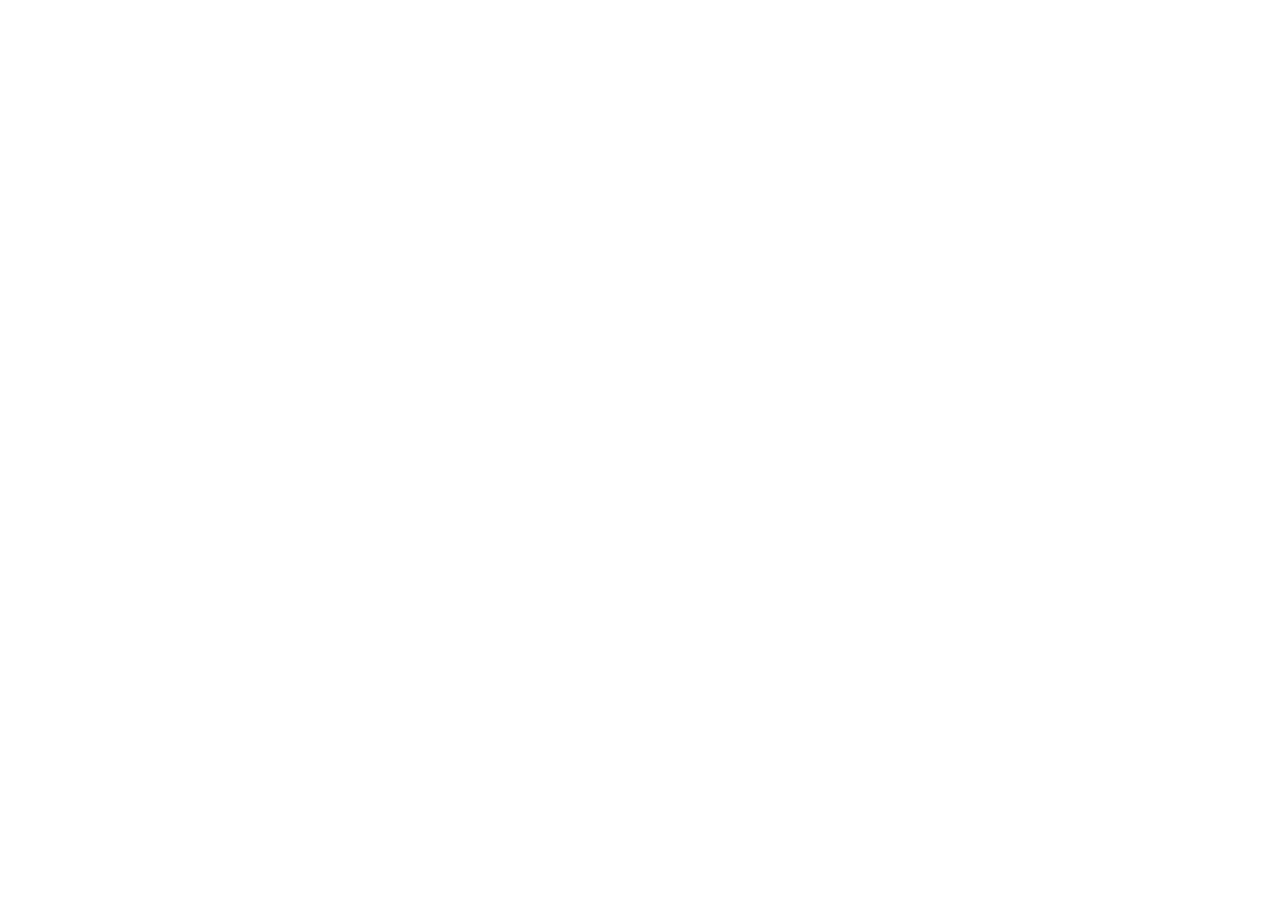
==== Src/Rem/index.html @ 72914bed "hello" ====
<!DOCTYPE html>
<html lang="en">
<head>
    <a href="styles.css">
    <meta charset="UTF-8">
    <meta name="viewport" content="width=device-width, initial-scale=1.0">
    <title>Remski💕</title>
</head>
<body>
    <div class="container">
        
    </div>
</body>
</html>
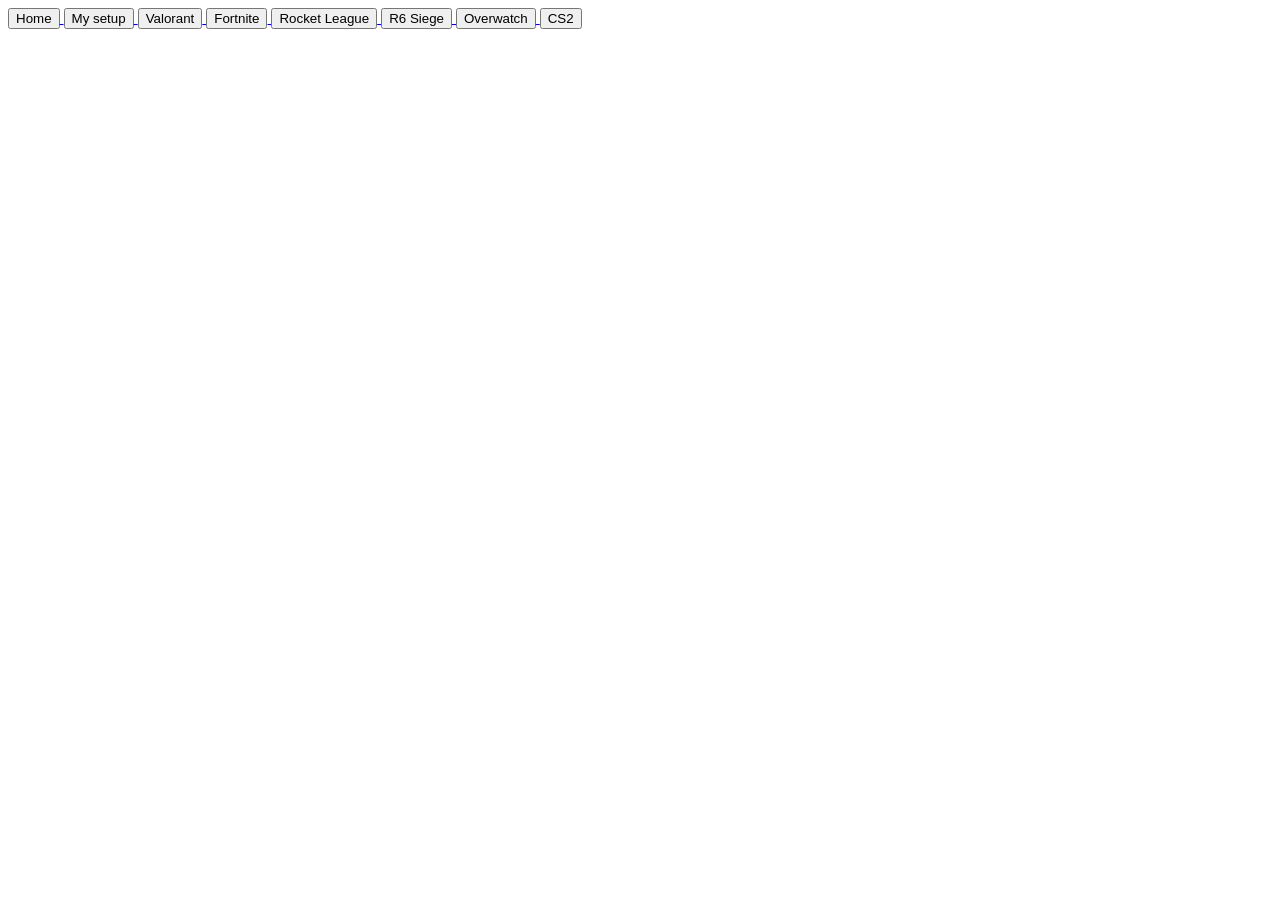
==== commit 21a655f8: "basic skeleton and header" ====
--- a/Src/Rem/index.html
+++ b/Src/Rem/index.html
@@ -2,12 +2,31 @@
 <html lang="en">
 <head>
     <a href="styles.css">
+    <a href="script.js">
     <meta charset="UTF-8">
     <meta name="viewport" content="width=device-width, initial-scale=1.0">
     <title>Remski💕</title>
 </head>
 <body>
     <div class="container">
+        <div class="tab">
+            <button class="tablinks" onclick="openTab (evt, 'HomePage')">Home</button>
+            <button class="tablinks" onclick="openTab (evt, 'Setup')">My setup</button>
+            <button class="tablinks" onclick="openTab (evt, 'Valorant')">Valorant</button>
+            <button class="tablinks" onclick="openTab (evt, 'Fortnite')">Fortnite</button>
+            <button class="tablinks" onclick="openTab (evt, 'RocketLeague')">Rocket League</button>
+            <button class="tablinks" onclick="openTab (evt, 'Siege')">R6 Siege</button>
+            <button class="tablinks" onclick="openTab (evt, 'Overwatch')">Overwatch</button>
+            <button class="tablinks" onclick="openTab (evt, 'CounterStrike')">CS2</button>
+        </div>
+        <div id="HomePage"></div>
+        <div id="Setup"></div>
+        <div id="Valorant"></div>
+        <div id="Fortnite"></div>
+        <div id="RocketLeague"></div>
+        <div id="Siege"></div>
+        <div id="Overwatch"></div>
+        <div id="CounterStrike"></div>
         
     </div>
 </body>
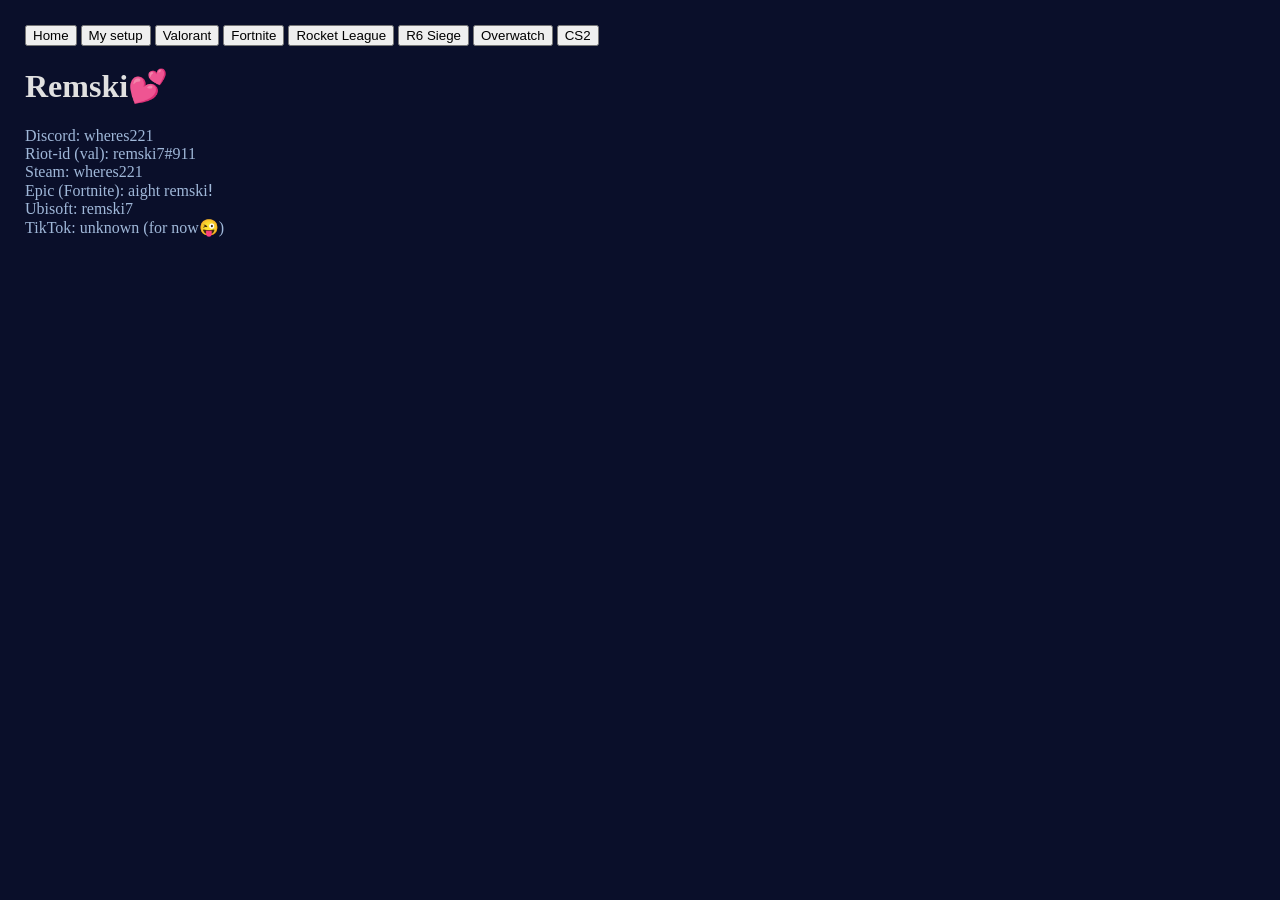
==== commit 0e03e29e: "gengeric styling" ====
--- a/Src/Rem/index.html
+++ b/Src/Rem/index.html
@@ -1,11 +1,12 @@
 <!DOCTYPE html>
 <html lang="en">
 <head>
-    <a href="styles.css">
-    <a href="script.js">
-    <meta charset="UTF-8">
-    <meta name="viewport" content="width=device-width, initial-scale=1.0">
-    <title>Remski💕</title>
+    <link href="https://fonts.googleapis.com/css2?family=Orbitron:wght@400;600&display=swap" rel="stylesheet">
+  <meta charset="UTF-8">
+  <meta name="viewport" content="width=device-width, initial-scale=1.0">
+  <title>Remski💕</title>
+  <link rel="stylesheet" href="styles.css">
+  <script defer src="script.js"></script>
 </head>
 <body>
     <div class="container">
@@ -19,13 +20,29 @@
             <button class="tablinks" onclick="openTab (evt, 'Overwatch')">Overwatch</button>
             <button class="tablinks" onclick="openTab (evt, 'CounterStrike')">CS2</button>
         </div>
-        <div id="HomePage"></div>
-        <div id="Setup"></div>
+        <div id="HomePage" class="tabcontent">
+            <h1>Remski💕</h1>
+            <p>Discord: wheres221 <br>
+                Riot-id (val): remski7#911 <br>
+                Steam: wheres221 <br>
+                Epic (Fortnite): aight remskiǃ <br>
+                Ubisoft: remski7 <br>
+                TikTok: unknown (for now😜)
+            </p>
+        </div>
+
+        <div id="Setup"><h1></h1></div>
+
         <div id="Valorant"></div>
+
         <div id="Fortnite"></div>
+
         <div id="RocketLeague"></div>
+
         <div id="Siege"></div>
+
         <div id="Overwatch"></div>
+
         <div id="CounterStrike"></div>
         
     </div>
--- a/Src/Rem/styles.css
+++ b/Src/Rem/styles.css
@@ -0,0 +1,11 @@
+body{
+    font-family: 'Georgia', serif;
+    color: #e0e0e0; /* hovedtekst */
+    background-color: #0a0f2a;
+    margin: 0%;
+    padding: 25px;
+}
+
+p, span, li{
+    color: #a0b8d9;
+}
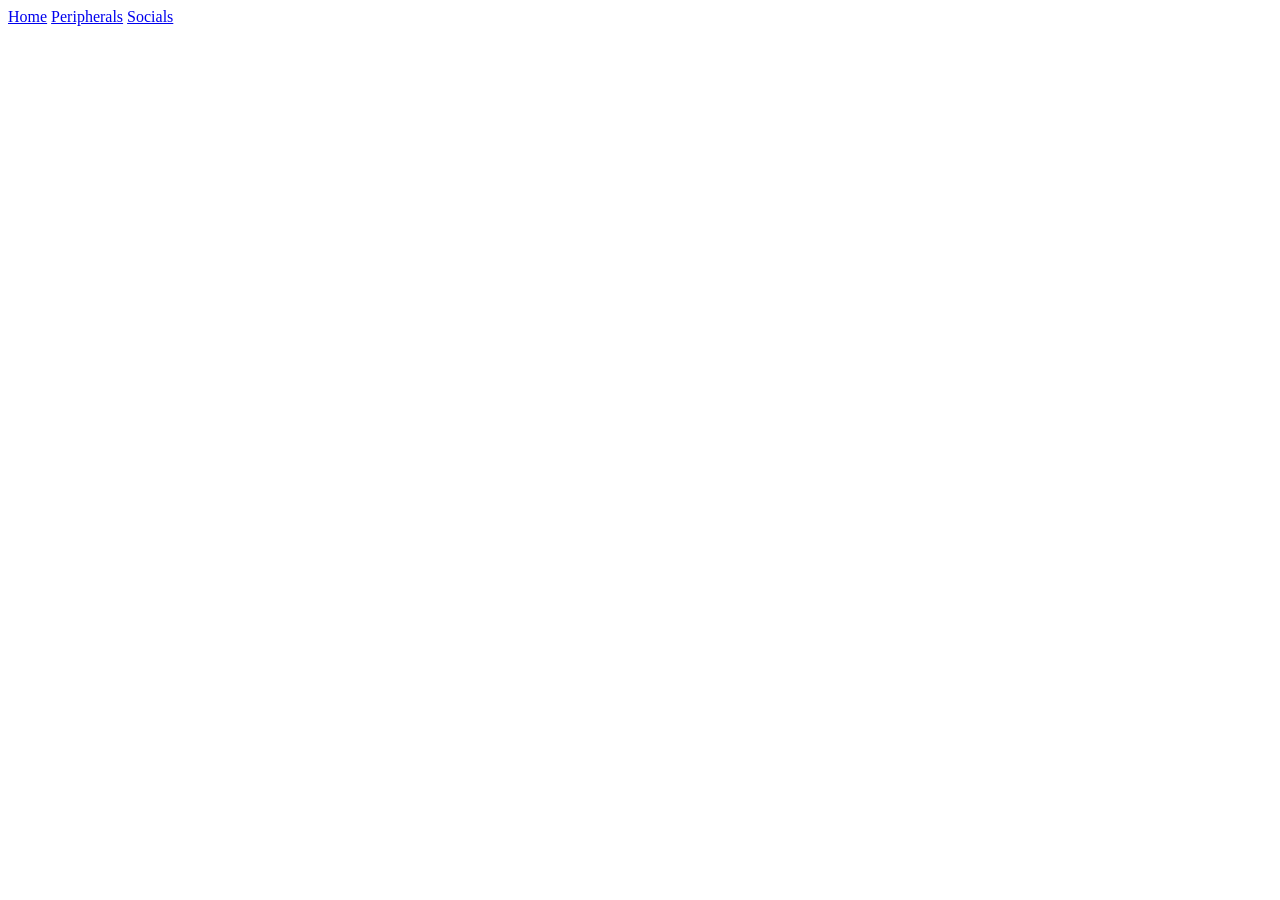
==== commit dcd627fc: "new start" ====
--- a/Src/Rem/index.html
+++ b/Src/Rem/index.html
@@ -1,50 +1,30 @@
 <!DOCTYPE html>
 <html lang="en">
 <head>
-    <link href="https://fonts.googleapis.com/css2?family=Orbitron:wght@400;600&display=swap" rel="stylesheet">
-  <meta charset="UTF-8">
-  <meta name="viewport" content="width=device-width, initial-scale=1.0">
-  <title>Remski💕</title>
-  <link rel="stylesheet" href="styles.css">
-  <script defer src="script.js"></script>
+    <meta charset="UTF-8">
+    <meta name="viewport" content="width=device-width, initial-scale=1.0">
+    <title>Home Page</title>
 </head>
 <body>
-    <div class="container">
-        <div class="tab">
-            <button class="tablinks" onclick="openTab (evt, 'HomePage')">Home</button>
-            <button class="tablinks" onclick="openTab (evt, 'Setup')">My setup</button>
-            <button class="tablinks" onclick="openTab (evt, 'Valorant')">Valorant</button>
-            <button class="tablinks" onclick="openTab (evt, 'Fortnite')">Fortnite</button>
-            <button class="tablinks" onclick="openTab (evt, 'RocketLeague')">Rocket League</button>
-            <button class="tablinks" onclick="openTab (evt, 'Siege')">R6 Siege</button>
-            <button class="tablinks" onclick="openTab (evt, 'Overwatch')">Overwatch</button>
-            <button class="tablinks" onclick="openTab (evt, 'CounterStrike')">CS2</button>
-        </div>
-        <div id="HomePage" class="tabcontent">
-            <h1>Remski💕</h1>
-            <p>Discord: wheres221 <br>
-                Riot-id (val): remski7#911 <br>
-                Steam: wheres221 <br>
-                Epic (Fortnite): aight remskiǃ <br>
-                Ubisoft: remski7 <br>
-                TikTok: unknown (for now😜)
-            </p>
-        </div>
+    
+    <nav>
+        <!-- nav -->
+        <a href="#hero">Home</a>
+        <a href="#peripherals">Peripherals</a>
+        <a href="#socials">Socials</a>
+    </nav>
 
-        <div id="Setup"><h1></h1></div>
+    <section id="hero">
+            <!-- navn, glitch-tekst -->
+    </section> 
 
-        <div id="Valorant"></div>
+    <section id="peripherals">
+        <!-- mus osv.-->
+    </section>
 
-        <div id="Fortnite"></div>
-
-        <div id="RocketLeague"></div>
-
-        <div id="Siege"></div>
-
-        <div id="Overwatch"></div>
-
-        <div id="CounterStrike"></div>
-        
-    </div>
+    <section id="socials">
+        <!-- socials -->
+    </section>
+    
 </body>
 </html>
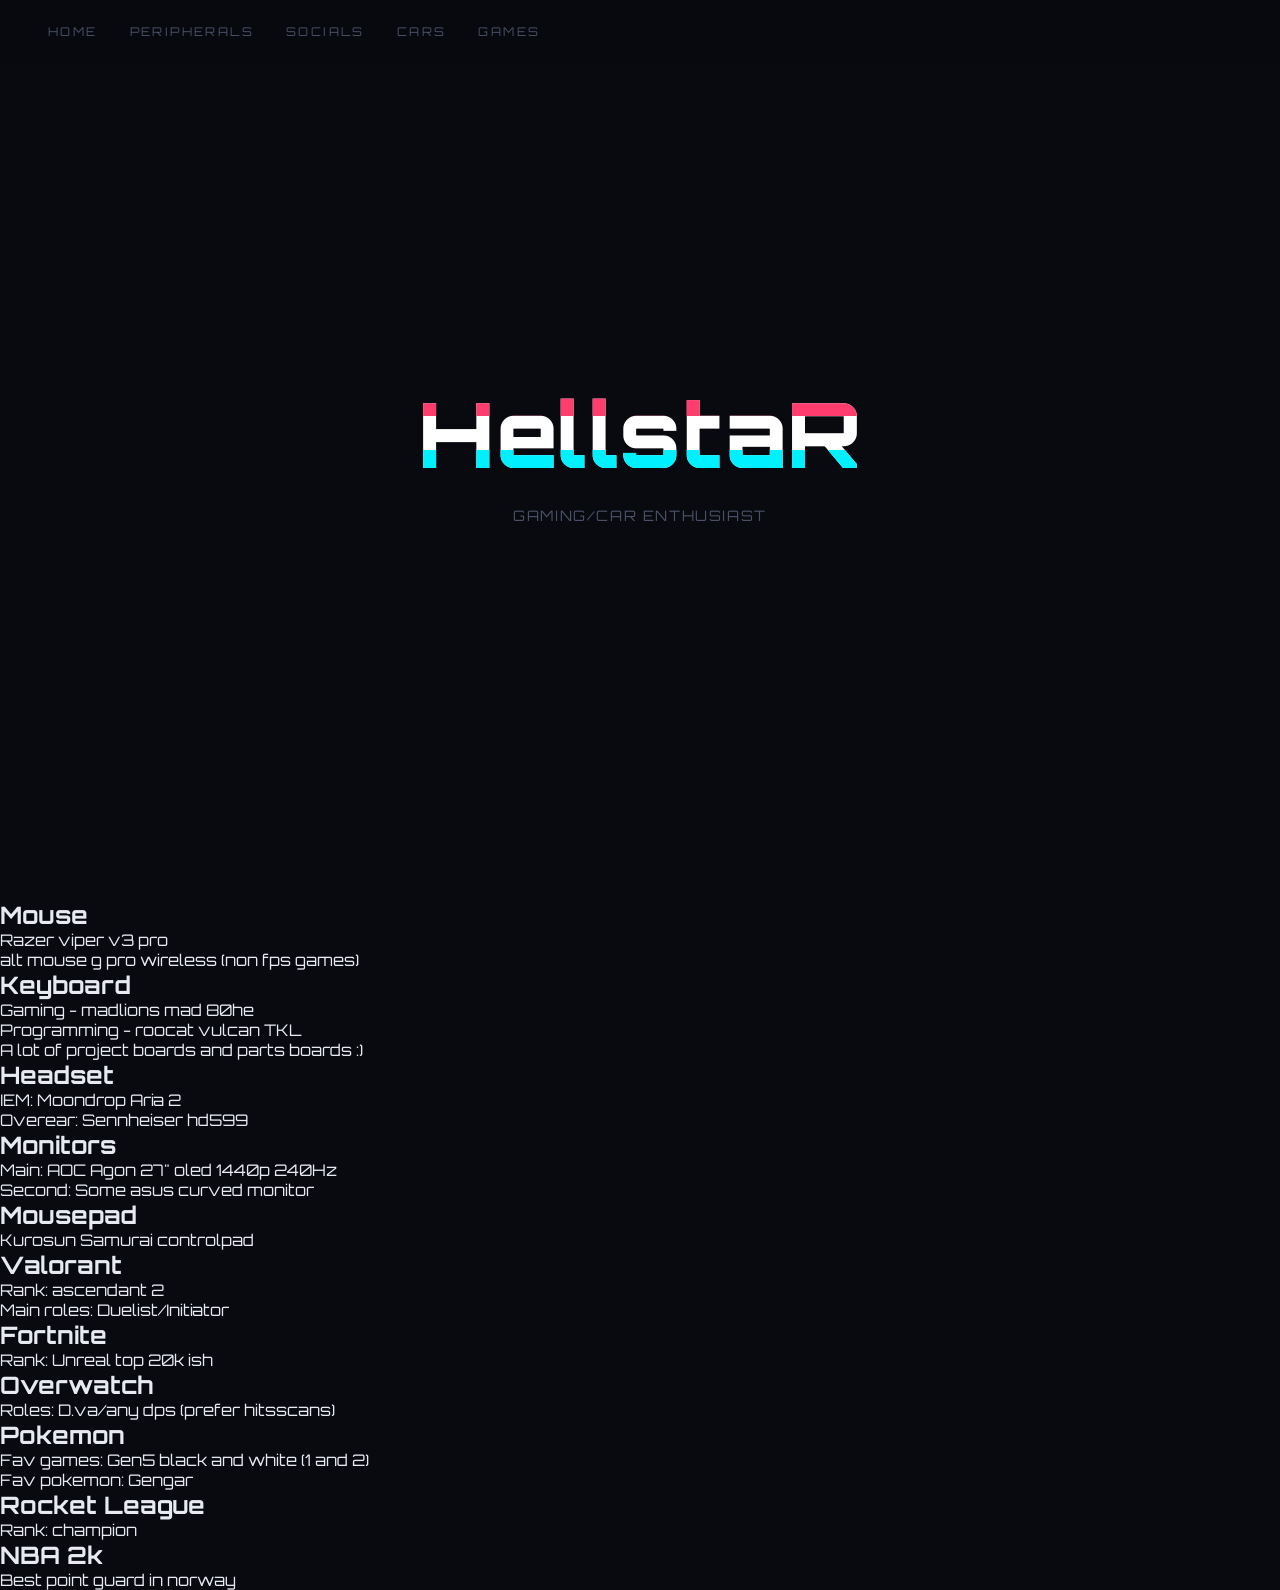
==== commit c04759a3: "styling chnanges" ====
--- a/Src/Rem/index.html
+++ b/Src/Rem/index.html
@@ -3,7 +3,9 @@
 <head>
     <meta charset="UTF-8">
     <meta name="viewport" content="width=device-width, initial-scale=1.0">
-    <title>Home Page</title>
+    <title>HellstaRs only</title>
+    <link href="https://fonts.googleapis.com/css2?family=Orbitron:wght@400;600;800&display=swap" rel="stylesheet">
+    <link rel="stylesheet" href="styles.css">    
 </head>
 <body>
     
@@ -12,19 +14,108 @@
         <a href="#hero">Home</a>
         <a href="#peripherals">Peripherals</a>
         <a href="#socials">Socials</a>
+        <a href="#cars">Cars</a>
+        <a href="#games">Games</a>
     </nav>
 
     <section id="hero">
-            <!-- navn, glitch-tekst -->
+             <h1 class="glitch" data-text="HellstaR">HellstaR</h1>
+             <p class="tagline">Gaming/car Enthusiast</p>
     </section> 
 
     <section id="peripherals">
-        <!-- mus osv.-->
+        <div class="grid">
+            <div class="card">
+                <h2>Mouse</h2>
+                <p>Razer viper v3 pro</p>
+                <p> alt mouse g pro wireless (non fps games)</p>
+
+            </div>
+            <div class="card">
+                <h2>Keyboard</h2>
+                <p>Gaming - madlions mad 80he</p>
+                <p>Programming - roocat vulcan TKL</p>
+                <P>A lot of project boards and parts boards :)</P>
+
+            </div>
+
+            <div class="card">
+                <h2>Headset</h2>
+                <p>IEM: Moondrop Aria 2</p>
+                <p>Overear: Sennheiser hd599</p>
+
+            </div>
+
+            <div class="card">
+                <h2>Monitors</h2>
+                <p>Main: AOC Agon 27" oled 1440p 240Hz</p>
+                <p>Second: Some asus curved monitor</p>
+
+            </div>
+
+            <div class="card">
+                <h2>Mousepad</h2>
+                <p>Kurosun Samurai controlpad</p>
+
+            </div>
+        
+        </div>
+
+    </section>
+
+    <section id="cars">
+        <!-- socials -->
     </section>
 
     <section id="socials">
         <!-- socials -->
     </section>
+
+    <section id="games">
+
+        <div class="grid">
+
+            <div class="card">
+                <h2>Valorant</h2>
+                <p>Rank: ascendant 2</p>
+                <p>Main roles: Duelist/Initiator</p>
+
+            </div>
+
+            <div class="card">
+                <h2>Fortnite</h2>
+                <p>Rank: Unreal top 20k ish</p>
+
+            </div>
+
+            <div class="card">
+                <h2>Overwatch</h2>
+                <p>Roles: D.va/any dps (prefer hitsscans)</p>
+
+            </div>
+
+            <div class="card">
+                <h2>Pokemon</h2>
+                <p>Fav games: Gen5 black and white (1 and 2)</p>
+                <p>Fav pokemon: Gengar</p>
+
+            </div>
+
+            <div class="card">
+                <h2>Rocket League</h2>
+                <p>Rank: champion</p>
+
+            </div>
+
+            <div class="card">
+                <h2>NBA 2k</h2>
+                <p>Best point guard in norway</p>
+
+            </div>
+
+        </div>
+        
+    </section>
     
 </body>
 </html>
--- a/Src/Rem/styles.css
+++ b/Src/Rem/styles.css
@@ -0,0 +1,112 @@
+* {
+    margin: 0;
+    padding: 0;
+    box-sizing: border-box;
+}
+
+:root{
+    --bg: #080a0f;
+    --neon-cyan: #00f0ff;
+    --neon-pink: #ff3c6e;
+    --text: #e8eaf2;
+    --muted: #4a5068;
+}
+
+
+body{
+    background-color:  var(--bg);
+    color: var(--text);
+    font-family: 'Orbitron', sans-serif;
+}
+
+nav{
+    position: fixed;
+    top: 0;
+    width: 100%;
+    display: flex;
+    gap: 2rem;
+    padding: 1.5rem 3rem;
+    background-color: rgba(8, 10, 15, 0.85);
+    backdrop-filter: blur(10px);
+    z-index: 100;
+}
+
+nav a{
+    color: var(--muted);
+    text-decoration: none;
+    font-size: 0.75rem;
+    letter-spacing: 0.15rem;
+    text-transform: uppercase;
+    transition: color 0.2s ease;
+}
+
+nav a:hover{
+    color: var(--neon-cyan);
+}
+
+#hero{
+    height: 100vh;
+    display: flex;
+    flex-direction: column;
+    align-items: center;
+    justify-content: center;
+    text-align: center;
+    gap: 1rem;
+}
+
+#hero h1{
+    font-size: clamp(3rem, 10vh, 8rem);
+    font-weight: 800;
+    color: #fff;
+    letter-spacing: 0.05rem;
+}
+
+
+#hero .tagline{
+    font-size: 0.9rem;
+    color: var(--muted);
+    letter-spacing: 0.1rem;
+    text-transform: uppercase;
+}
+
+
+.glitch{
+    position: relative;
+}
+.glitch::before,
+.glitch::after{
+    content: attr(data-text);
+    position: absolute;
+    top: 0;
+    left: 0;
+    width: 100%;
+    height: 100%;
+
+}
+
+.glitch::before{
+    color: var(--neon-pink);
+    animation: glitch-top 4s infinite;
+    clip-path: polygon(0 0, 100% 0, 100% 35%, 0 35%);
+}
+
+.glitch::after{
+    color: var(--neon-cyan);
+    animation: glitch-bot 4s infinite 0.3s;
+    clip-path: polygon(0 65%, 100% 65%, 100% 100%, 0 100%);
+
+}
+
+@keyframes glitch-top{
+    0%, 90%, 100% {transform: translate(0); opacity: 0;}
+    92% {transform: translate(-4px, -2px); opacity: 1;}
+    94% {transform: translate(4px, 0px); opacity: 1;}
+    96% {transform: translate(0); opacity: 0;}
+}
+
+@keyframes glitch-bot{
+    0%, 98%, 100% {transform: translate(0); opacity: 0;}
+    90% {transform: translate(4px, 2px); opacity: 1;}
+    93% {transform: translate(-3px, 0px); opacity: 1;}
+    95% {transform: translate(0px, 0px); opacity: 0;}
+}
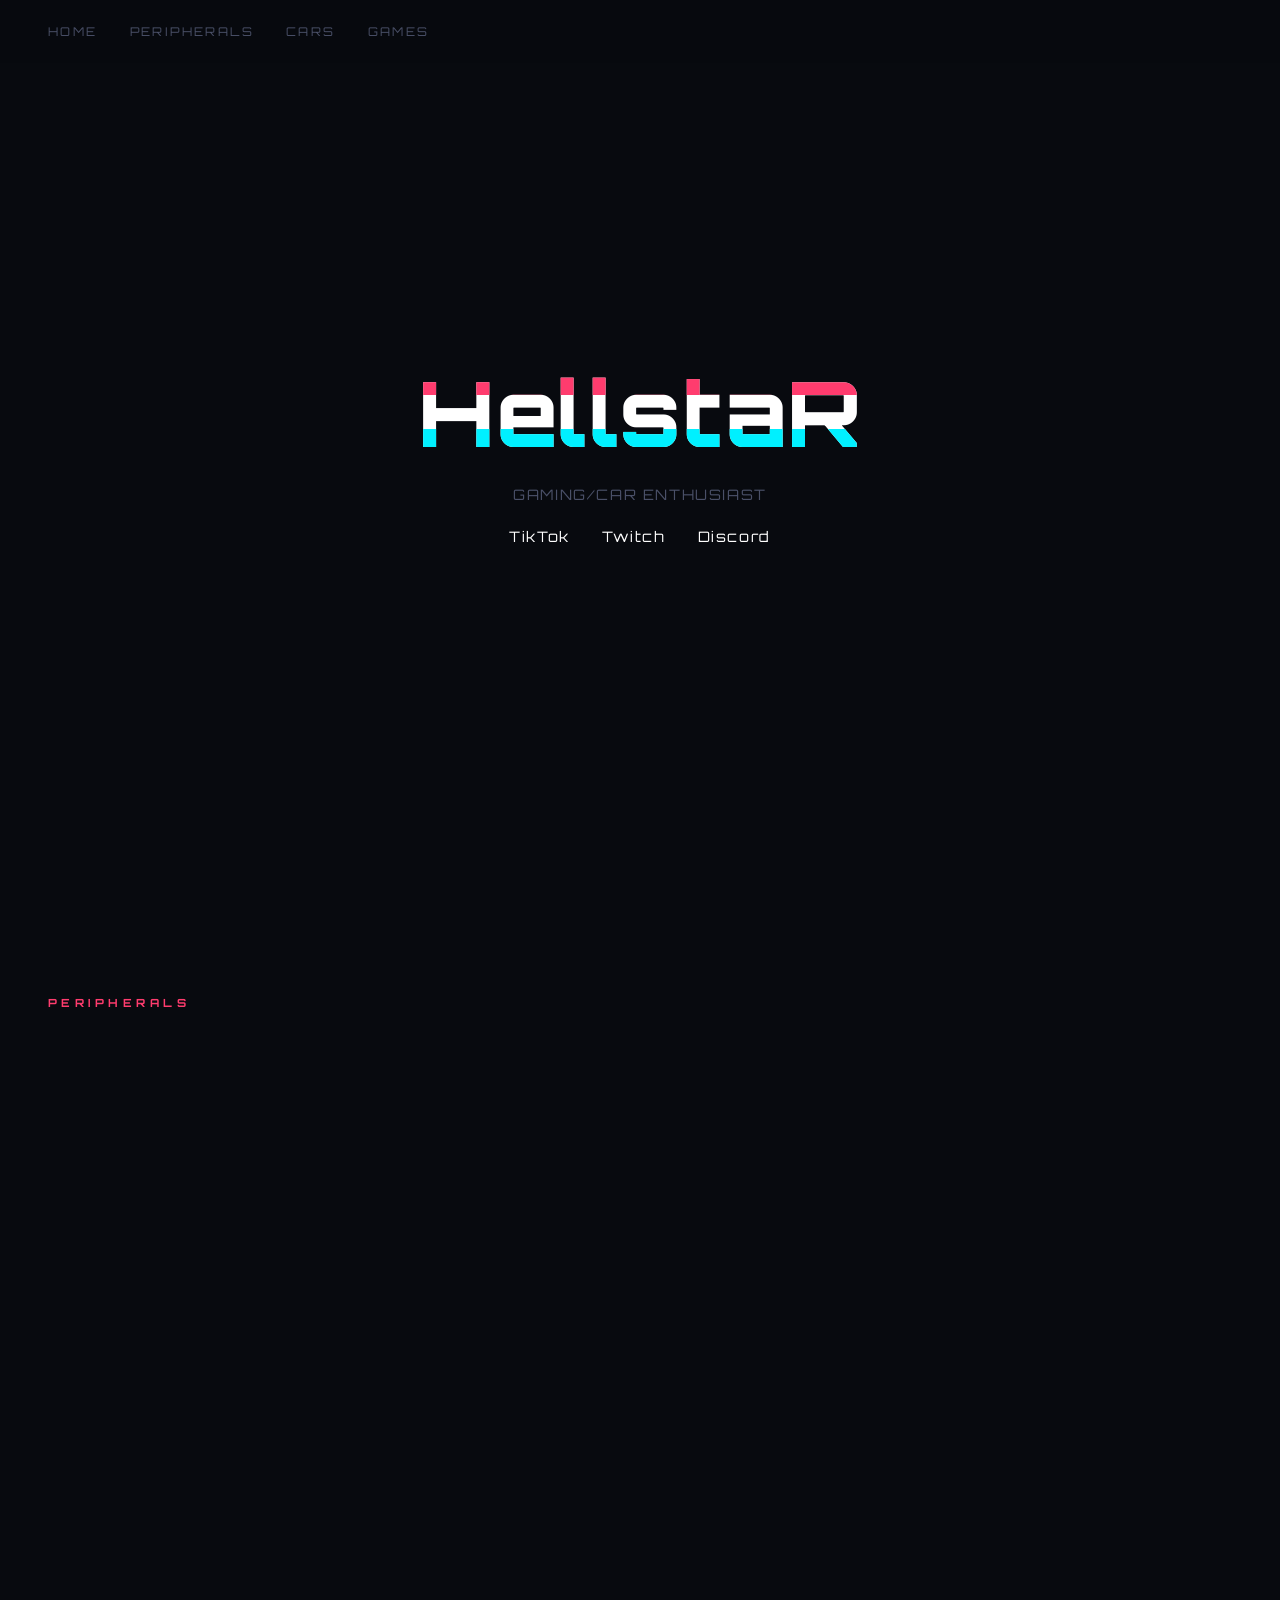
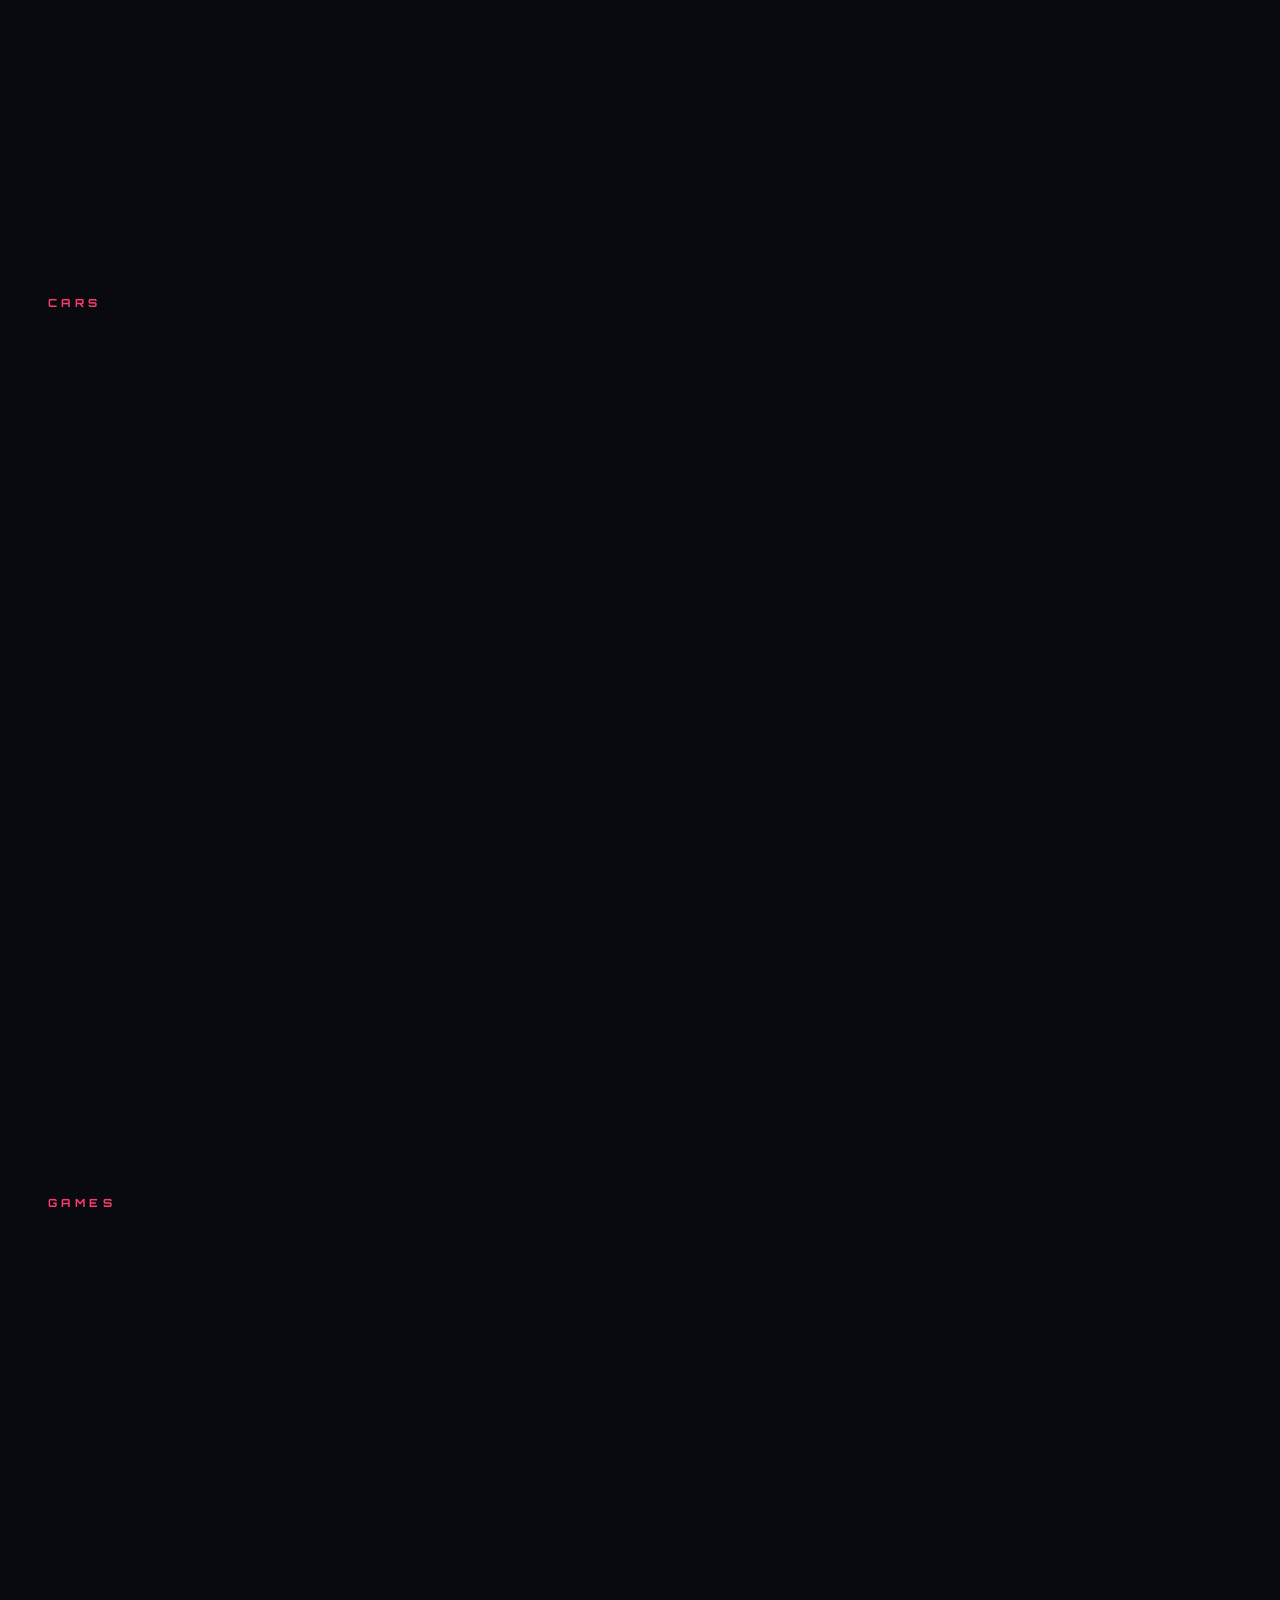
==== commit 10696de0: "endringer" ====
--- a/Src/Rem/index.html
+++ b/Src/Rem/index.html
@@ -13,17 +13,22 @@
         <!-- nav -->
         <a href="#hero">Home</a>
         <a href="#peripherals">Peripherals</a>
-        <a href="#socials">Socials</a>
         <a href="#cars">Cars</a>
         <a href="#games">Games</a>
     </nav>
 
     <section id="hero">
-             <h1 class="glitch" data-text="HellstaR">HellstaR</h1>
-             <p class="tagline">Gaming/car Enthusiast</p>
-    </section> 
+    <h1 class="glitch" data-text="HellstaR">HellstaR</h1>
+    <p class="tagline">Gaming/car Enthusiast</p>
+    <div class="hero-socials">
+        <a href="https://tiktok.com/@hellstarvlr" target="_blank">TikTok</a>
+        <a href="https://twitch.tv/hellstarvlr" target="_blank">Twitch</a>
+        <a href="https://discord.com/users/" target="_blank">Discord</a>
+    </div>
+</section>
 
     <section id="peripherals">
+        <h2 class="section-title">Peripherals</h2>
         <div class="grid">
             <div class="card">
                 <h2>Mouse</h2>
@@ -35,7 +40,7 @@
                 <h2>Keyboard</h2>
                 <p>Gaming - madlions mad 80he</p>
                 <p>Programming - roocat vulcan TKL</p>
-                <P>A lot of project boards and parts boards :)</P>
+                <p>A lot of project boards and parts boards :)</p>
 
             </div>
 
@@ -63,15 +68,35 @@
 
     </section>
 
+
     <section id="cars">
-        <!-- socials -->
-    </section>
+    <h2 class="section-title">Cars</h2>
+    <div class="grid">
+        <div class="card">
+            <h2>W221 S63 AMG</h2>
+            <p>Mercedes-Benz S-Class</p>
+            <p>5.4L V8 biturbo AMG · 545hp</p>
+        </div>
+        
+         <div class="card">
+            <h2>W211 E55 amg</h2>
+            <p>Mercedes-Benz E-Class</p>
+            <p>5.5L V8 superchaged AMG · 510hp</p>
+        </div>
 
-    <section id="socials">
-        <!-- socials -->
-    </section>
+         <div class="card">
+            <h2>W213 E300de</h2>
+            <p>Mercedes-Benz E-Class</p>
+            <p>hybrid-4cyl 315 hp</p>
+        </div>
+    </div>
+</section>
+
+    
 
     <section id="games">
+        <h2 class="section-title">Games</h2>
+
 
         <div class="grid">
 
--- a/Src/Rem/styles.css
+++ b/Src/Rem/styles.css
@@ -69,6 +69,24 @@
     text-transform: uppercase;
 }
 
+.hero-socials {
+    display: flex;
+    gap: 2rem;
+    margin-top: 0.5rem;
+}
+
+.hero-socials a{
+    font-size: 0.9rem;
+    letter-spacing: 0.1rem;
+    text-decoration: none;
+    color: #fff;
+
+}
+
+.hero-socials a:hover{
+    color: var(--neon-cyan);
+}
+
 
 .glitch{
     position: relative;
@@ -109,4 +127,62 @@
     90% {transform: translate(4px, 2px); opacity: 1;}
     93% {transform: translate(-3px, 0px); opacity: 1;}
     95% {transform: translate(0px, 0px); opacity: 0;}
-}+}
+
+section {
+    min-height: 100vh;
+    padding: 6rem 3rem;
+}
+
+.grid{
+    display: grid;
+    grid-template-columns: repeat(auto-fill, minmax(250px, 1fr));
+    gap: 1.5rem;
+    margin-top: 2rem;
+}
+
+.card {
+    border: 1px solid var(--muted);
+    padding: 1.5rem;
+    display: flex;
+    flex-direction: column;
+    gap: 0.5rem;
+    opacity: 0;
+    transform: translateY(30px);
+    transition: opacity 0.5s ease, transform 0.5s ease, border-color 0.2s ease-in, box-shadow 0.2s ease-in;
+}
+
+.card:hover{
+    border-color: var(--neon-cyan);
+    box-shadow: 0px 0px 15px rgba(0, 240, 255, 0.15);
+
+}
+
+.card h2{
+    font-size: 0.85rem;
+    letter-spacing: 0.2rem;
+    text-transform: uppercase;
+    color: var(--neon-cyan);
+}
+
+.card p{
+    font-size: 0.75rem;
+    color: var(--muted);
+    line-height: 1.6;
+
+}
+
+
+.card.visible {
+    opacity: 1;
+    transform: translateY(0);
+}
+
+.section-title{
+    font-size: 0.7rem;
+    letter-spacing: 0.4em;
+    text-transform: uppercase;
+    color: var(--neon-pink);
+    margin-bottom: 0.5rem;
+}
+
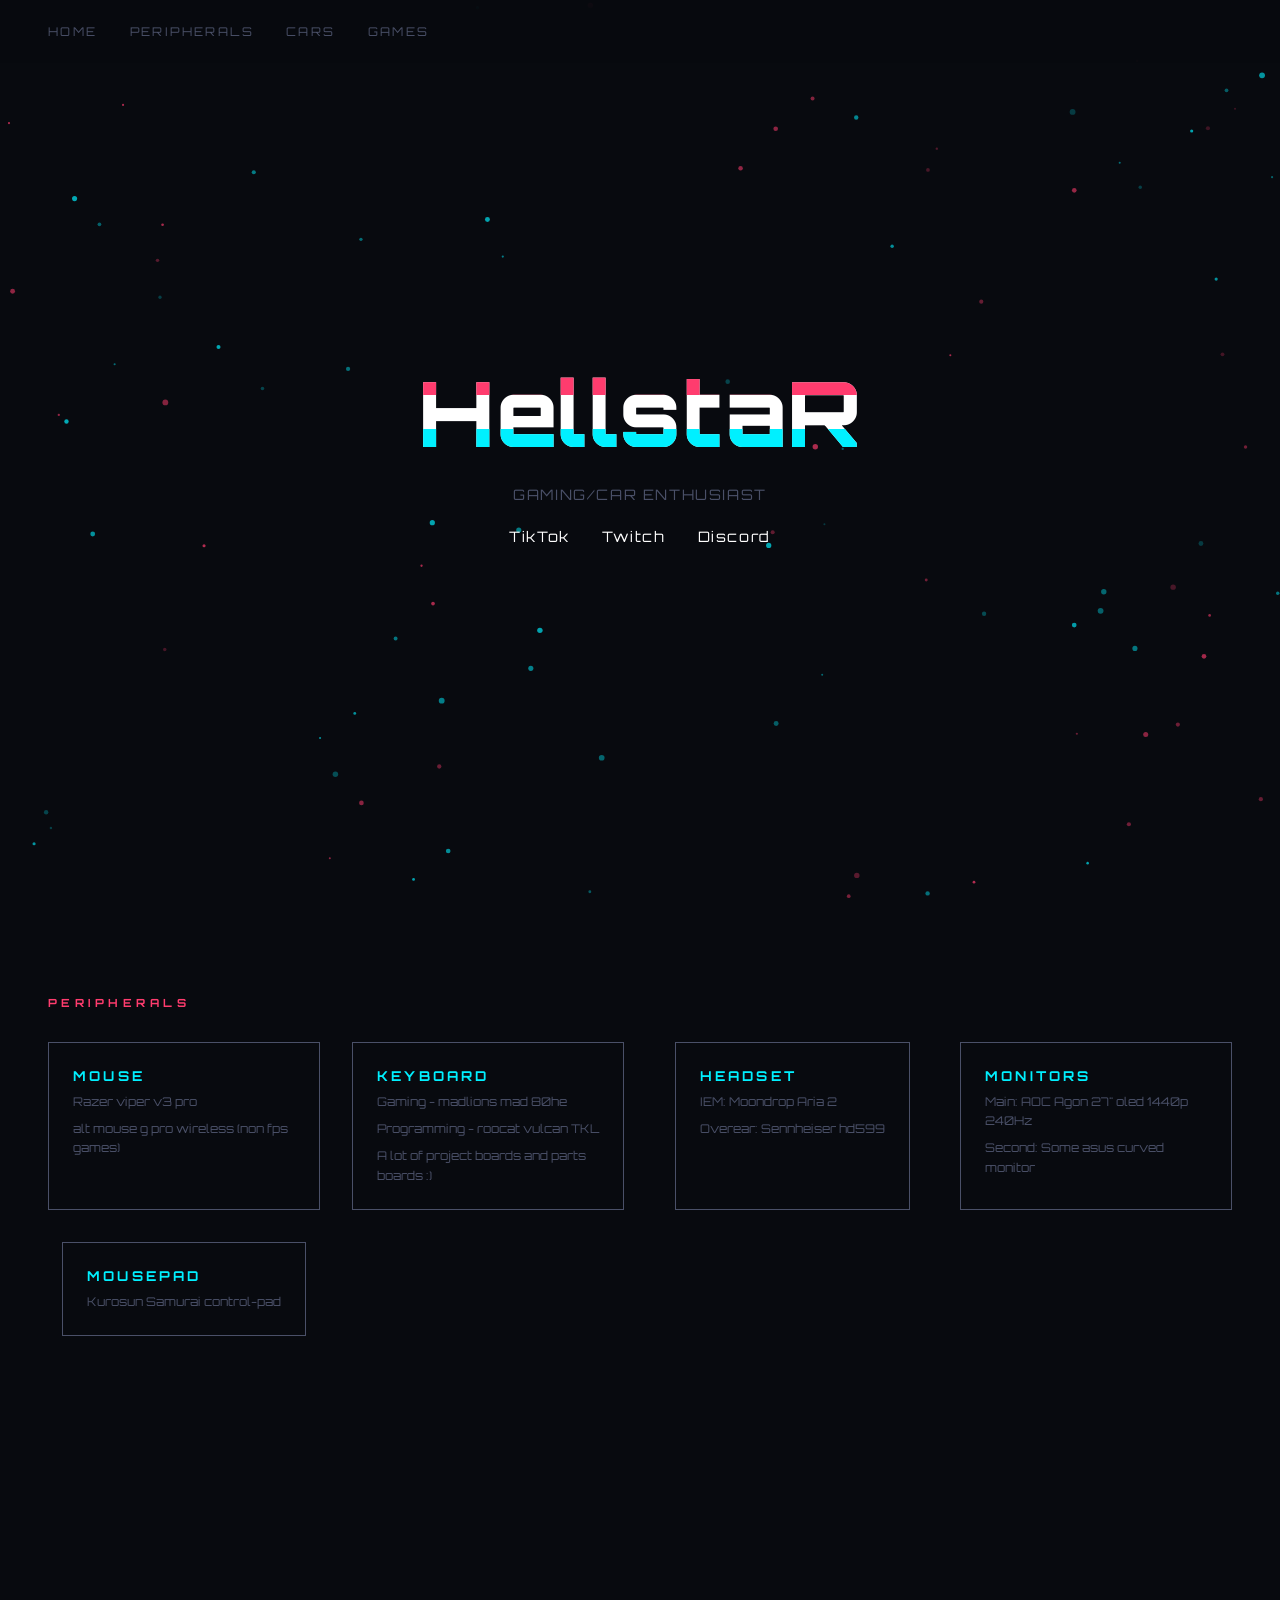
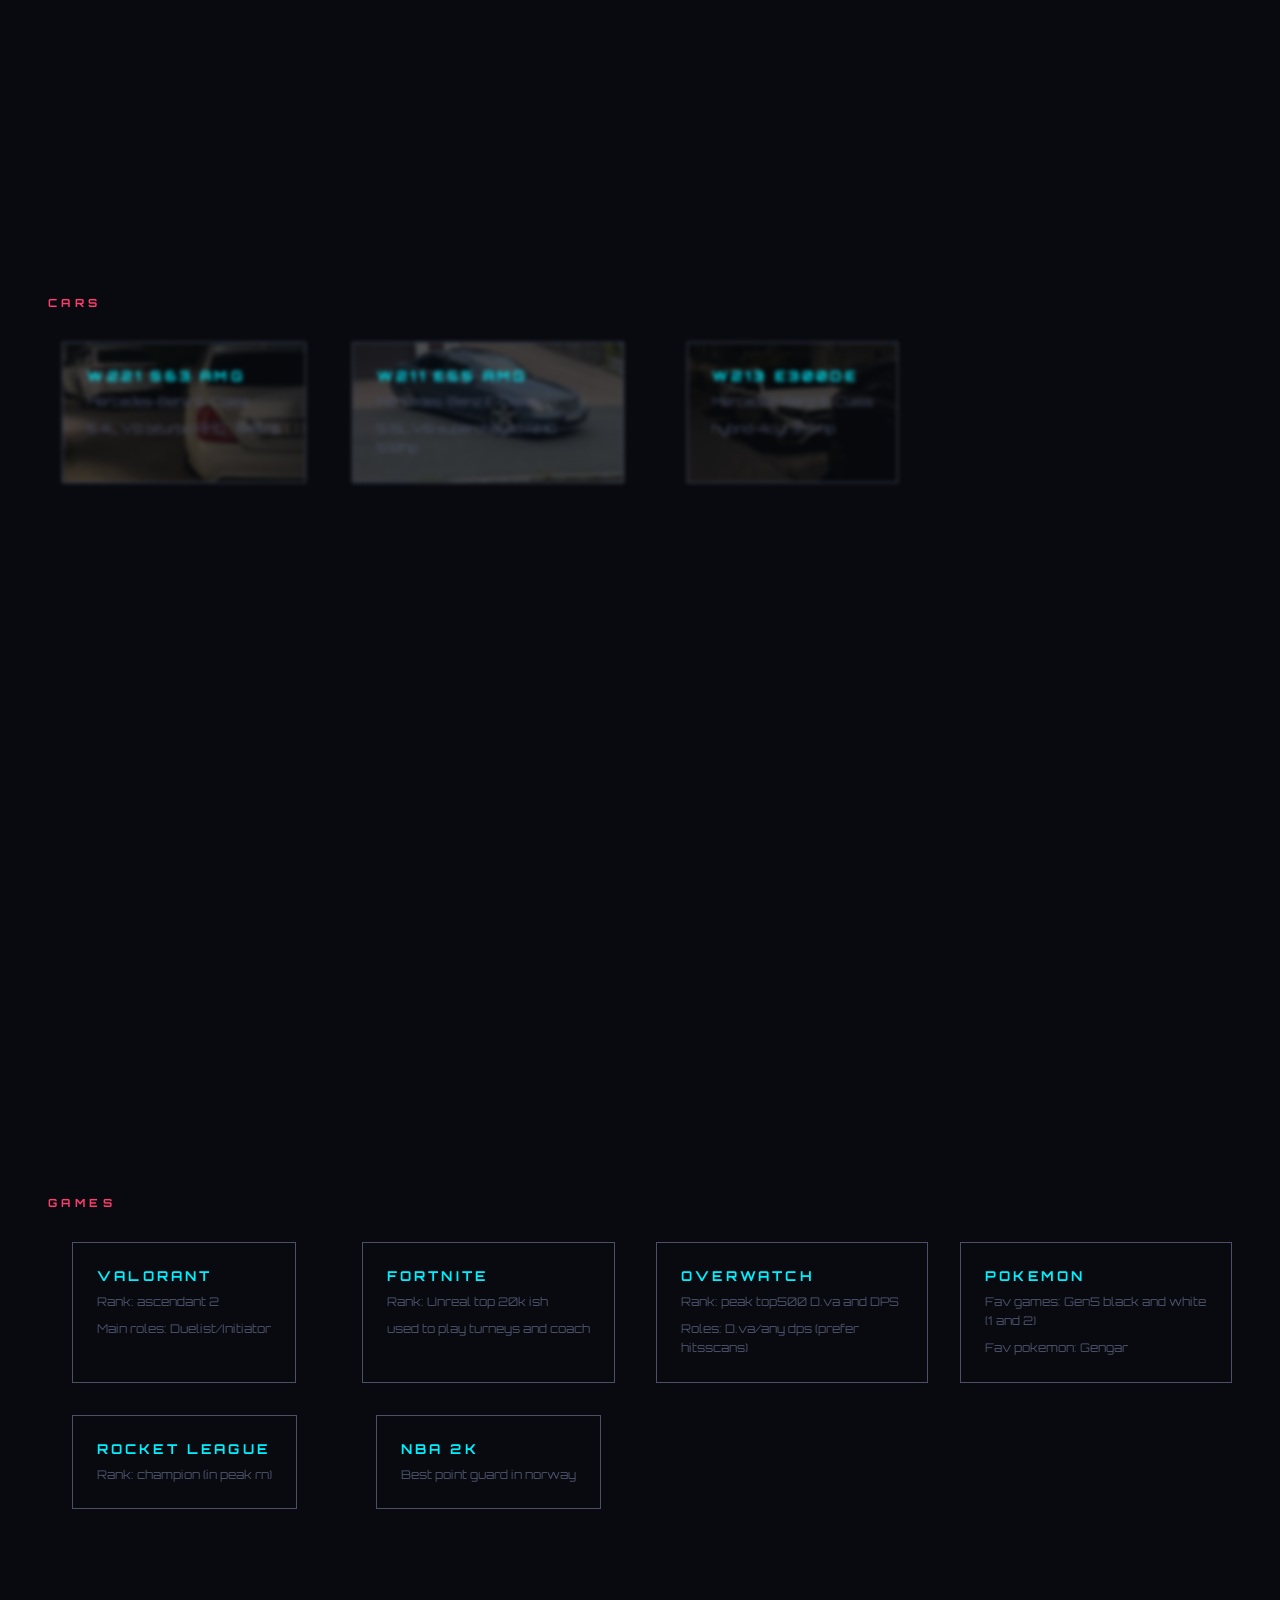
==== commit 5eeced36: "changes to prototype" ====
--- a/Src/Rem/index.html
+++ b/Src/Rem/index.html
@@ -5,9 +5,11 @@
     <meta name="viewport" content="width=device-width, initial-scale=1.0">
     <title>HellstaRs only</title>
     <link href="https://fonts.googleapis.com/css2?family=Orbitron:wght@400;600;800&display=swap" rel="stylesheet">
-    <link rel="stylesheet" href="styles.css">    
+    <link rel="stylesheet" href="styles.css">  
+    <script defer src="script.js"></script>  
 </head>
 <body>
+    <canvas id="particle-canvas"></canvas>
     
     <nav>
         <!-- nav -->
@@ -60,7 +62,7 @@
 
             <div class="card">
                 <h2>Mousepad</h2>
-                <p>Kurosun Samurai controlpad</p>
+                <p>Kurosun Samurai control-pad</p>
 
             </div>
         
@@ -72,23 +74,24 @@
     <section id="cars">
     <h2 class="section-title">Cars</h2>
     <div class="grid">
-        <div class="card">
+        <div class="card car-card w221">
             <h2>W221 S63 AMG</h2>
             <p>Mercedes-Benz S-Class</p>
             <p>5.4L V8 biturbo AMG · 545hp</p>
         </div>
         
-         <div class="card">
+         <div class="card car-card w211">
             <h2>W211 E55 amg</h2>
             <p>Mercedes-Benz E-Class</p>
             <p>5.5L V8 superchaged AMG · 510hp</p>
         </div>
 
-         <div class="card">
+         <div class="card car-card w213">
             <h2>W213 E300de</h2>
             <p>Mercedes-Benz E-Class</p>
             <p>hybrid-4cyl 315 hp</p>
         </div>
+        
     </div>
 </section>
 
@@ -110,11 +113,14 @@
             <div class="card">
                 <h2>Fortnite</h2>
                 <p>Rank: Unreal top 20k ish</p>
+                <p>used to play turneys and coach</p>
+
 
             </div>
 
             <div class="card">
                 <h2>Overwatch</h2>
+                <p>Rank: peak top500 D.va and DPS </p>                
                 <p>Roles: D.va/any dps (prefer hitsscans)</p>
 
             </div>
@@ -128,7 +134,7 @@
 
             <div class="card">
                 <h2>Rocket League</h2>
-                <p>Rank: champion</p>
+                <p>Rank: champion (in peak rn)</p>
 
             </div>
 
--- a/Src/Rem/styles.css
+++ b/Src/Rem/styles.css
@@ -17,6 +17,15 @@
     background-color:  var(--bg);
     color: var(--text);
     font-family: 'Orbitron', sans-serif;
+    overflow-x: hidden;
+}
+
+#particle-canvas {
+    position: fixed;
+    top: 0;
+    left: 0;
+    z-index: -1;
+    pointer-events: none;
 }
 
 nav{
@@ -59,6 +68,7 @@
     font-weight: 800;
     color: #fff;
     letter-spacing: 0.05rem;
+    animation: pulse 3s ease-in-out infinite;
 }
 
 
@@ -137,8 +147,12 @@
 .grid{
     display: grid;
     grid-template-columns: repeat(auto-fill, minmax(250px, 1fr));
-    gap: 1.5rem;
+    gap: 2rem;
     margin-top: 2rem;
+    justify-items: center;
+    max-width: 1200px;
+    margin-left: auto;
+    margin-right: auto;
 }
 
 .card {
@@ -152,6 +166,47 @@
     transition: opacity 0.5s ease, transform 0.5s ease, border-color 0.2s ease-in, box-shadow 0.2s ease-in;
 }
 
+.car-card {
+    background-size: cover;
+    background-position: center;
+    background-repeat: no-repeat;
+    filter: blur(2px);
+    position: relative;
+    transition: filter 0.3s ease;
+}
+
+.car-card:hover {
+    filter: blur(0px);
+}
+
+.car-card::before {
+    content: '';
+    position: absolute;
+    top: 0;
+    left: 0;
+    right: 0;
+    bottom: 0;
+    background: rgba(8, 10, 15, 0.7);
+    z-index: 1;
+}
+
+.car-card h2, .car-card p {
+    position: relative;
+    z-index: 2;
+}
+
+.w221 {
+    background-image: url('img/IMG_1075.jpg');
+}
+
+.w211 {
+    background-image: url('img/IMG_1125.png');
+}
+
+.w213 {
+    background-image: url('img/IMG_1086.jpg');
+}
+
 .card:hover{
     border-color: var(--neon-cyan);
     box-shadow: 0px 0px 15px rgba(0, 240, 255, 0.15);
@@ -177,6 +232,11 @@
     opacity: 1;
     transform: translateY(0);
 }
+.card img {
+    width: 100%;
+    height: 160px;
+    object-fit: cover;
+}
 
 .section-title{
     font-size: 0.7rem;
@@ -186,3 +246,8 @@
     margin-bottom: 0.5rem;
 }
 
+@keyframes pulse {
+    0%, 100% { text-shadow: 0 0 5px var(--neon-cyan); }
+    50% { text-shadow: 0 0 20px var(--neon-cyan), 0 0 30px var(--neon-cyan); }
+}
+
